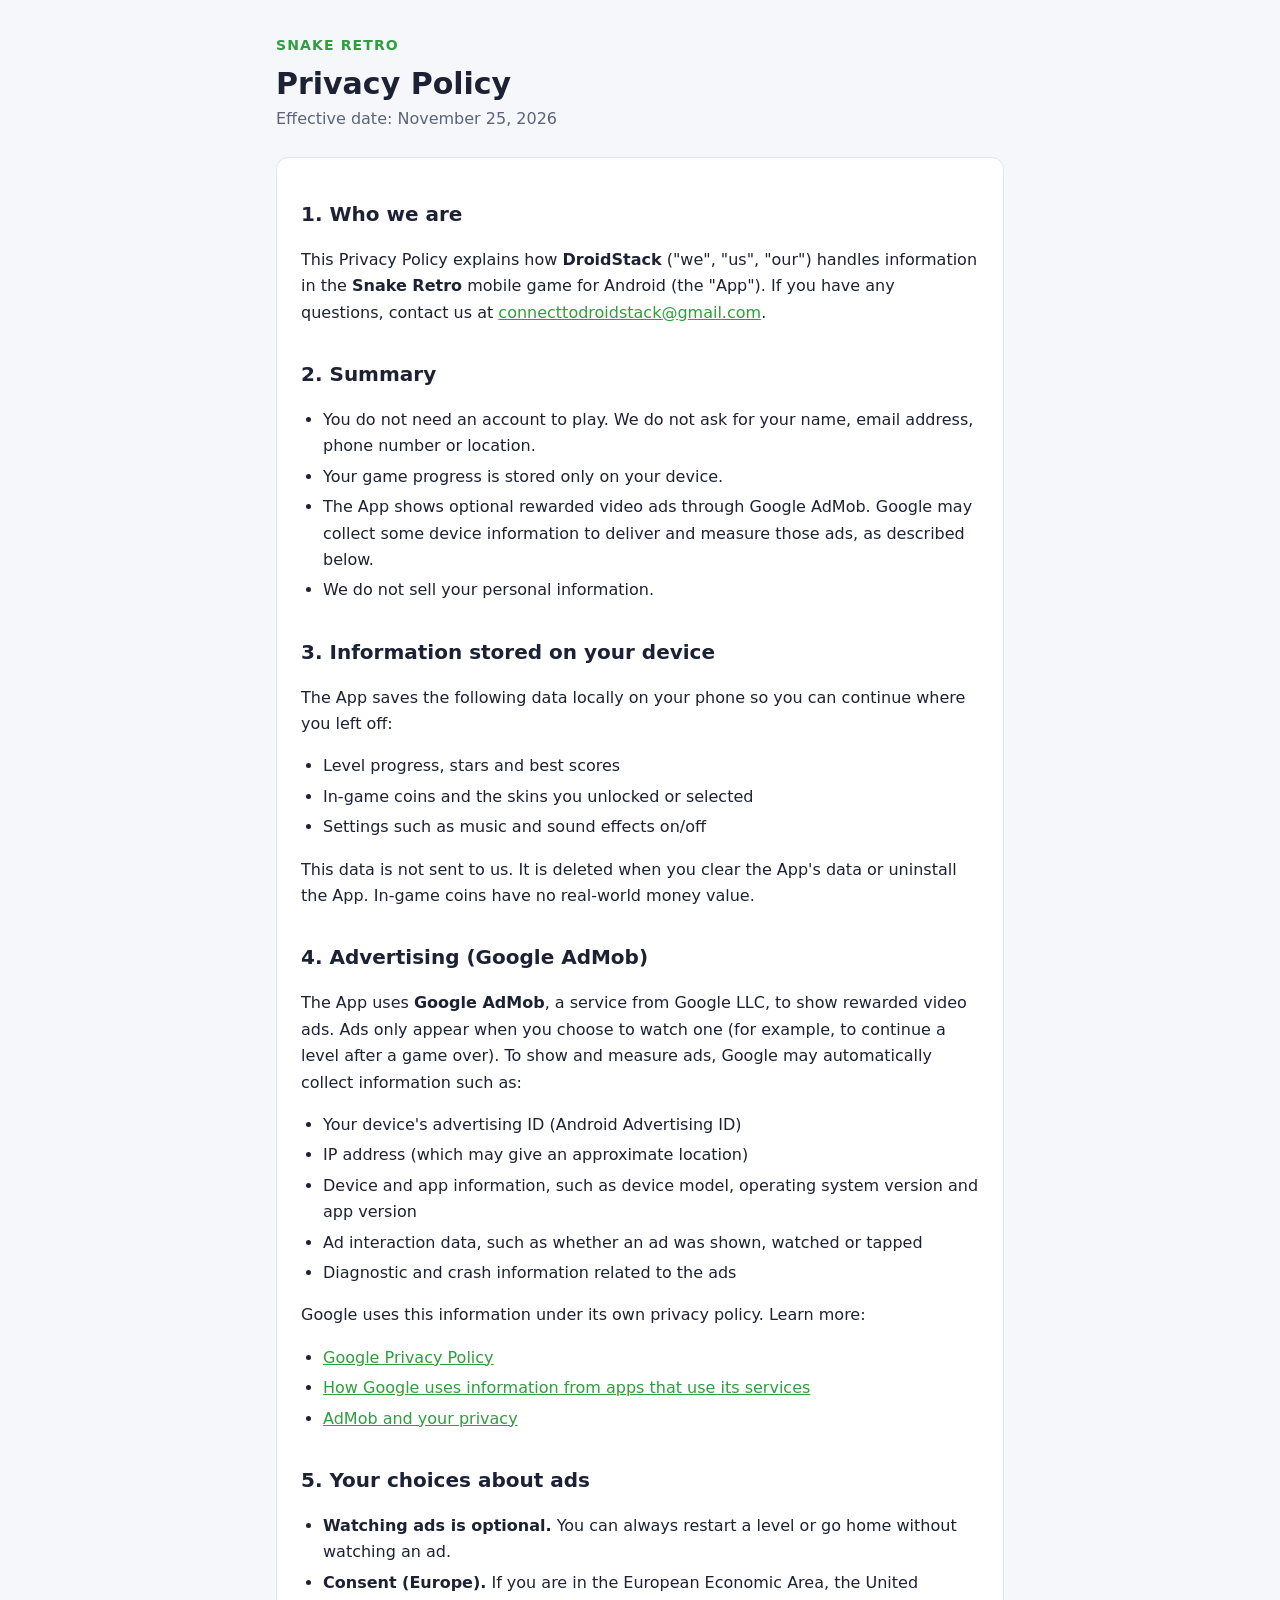
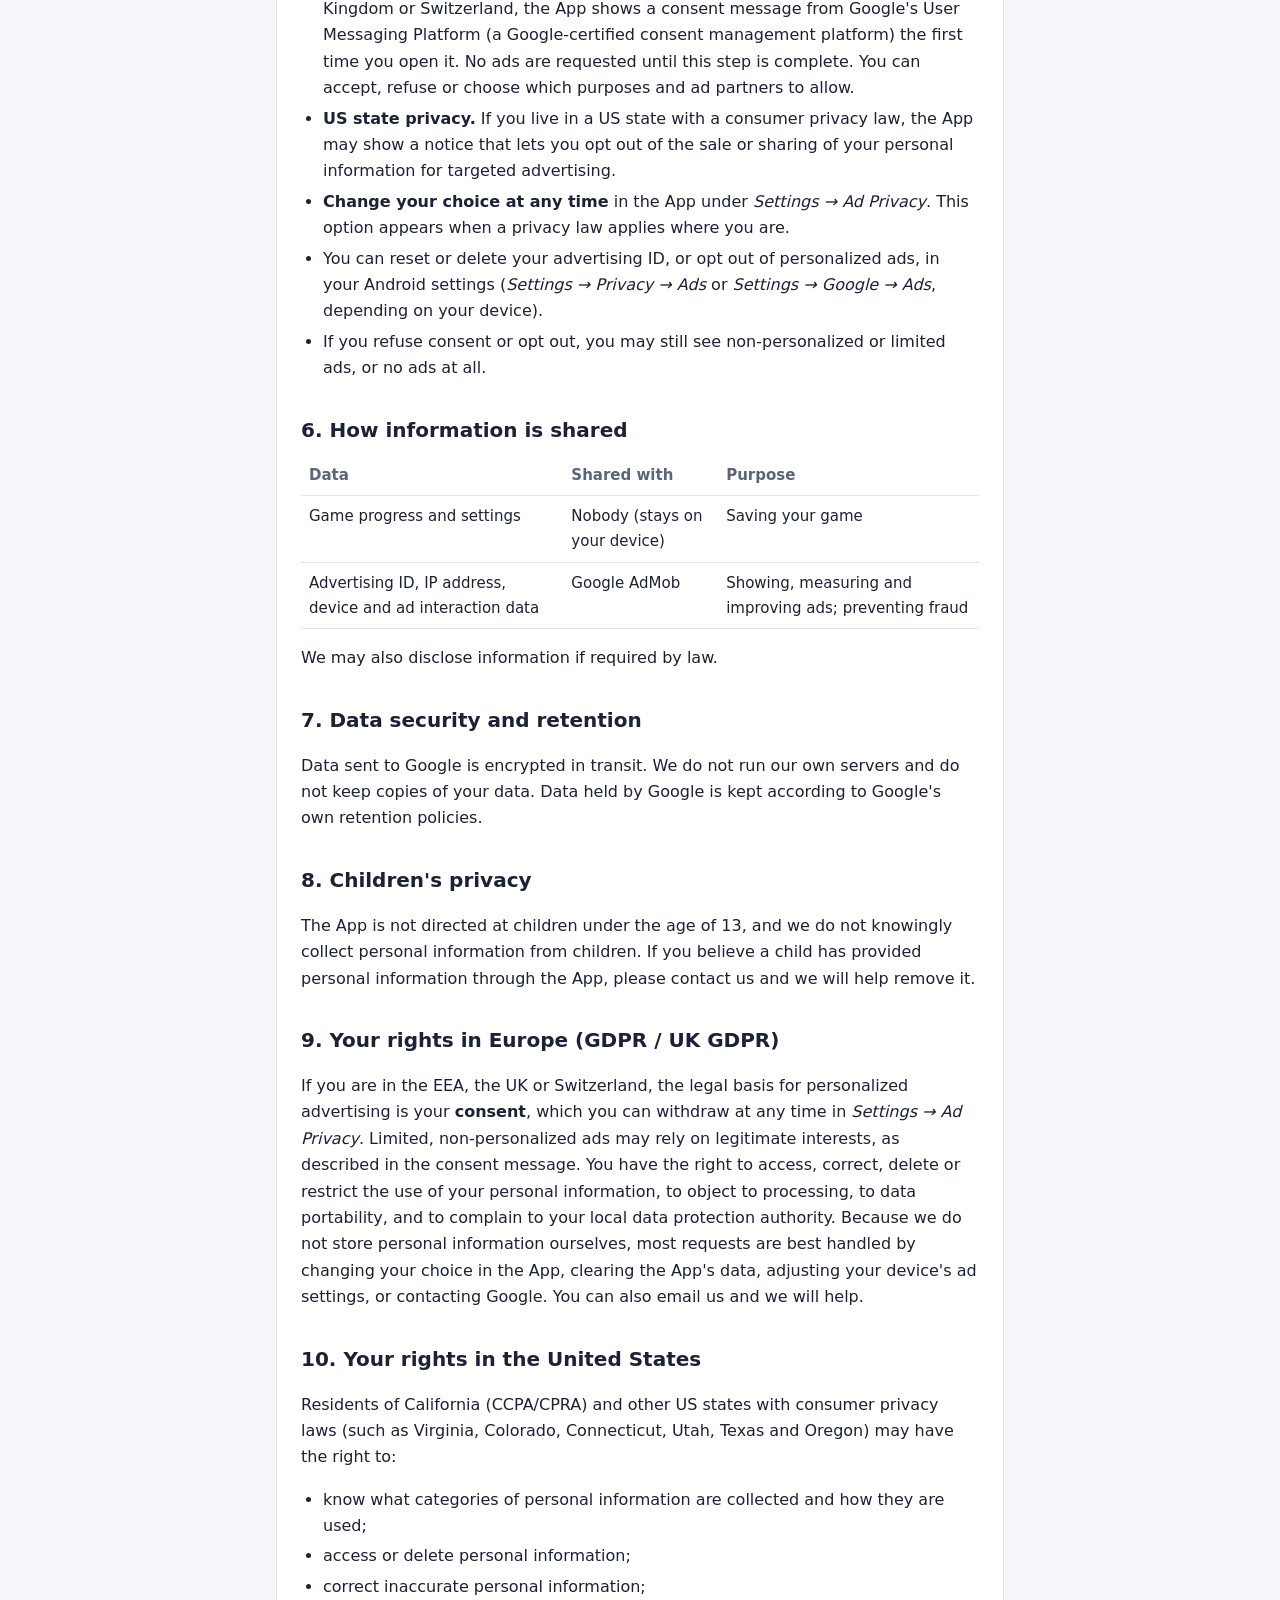
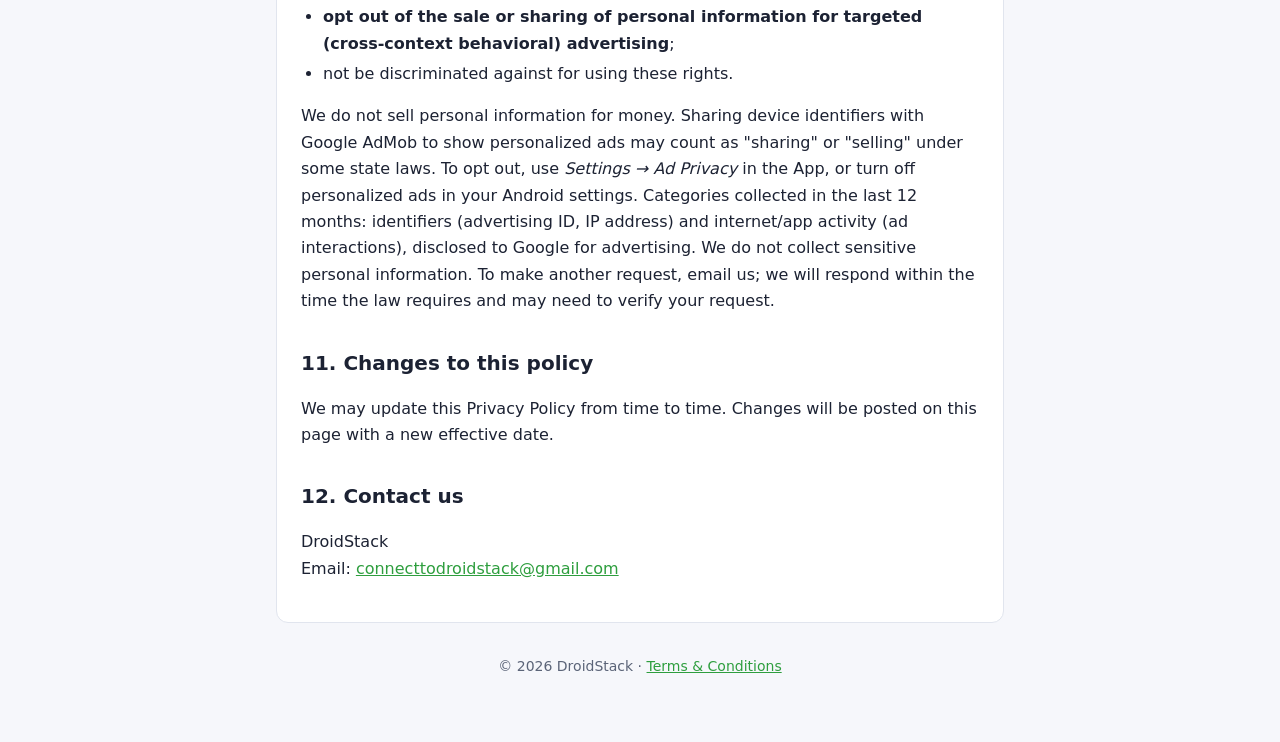
==== privacy-policy.html @ bef56967 "Add files via upload" ====
<!doctype html>
<html lang="en">
<head>
  <meta charset="utf-8">
  <meta name="viewport" content="width=device-width, initial-scale=1">
  <title>Privacy Policy – Snake Retro</title>
  <meta name="description" content="Privacy Policy for the Snake Retro Android game by DroidStack.">
  <link rel="stylesheet" href="style.css">
</head>
<body>
<main>
  <header>
    <a class="brand" href="index.html">Snake Retro</a>
    <h1>Privacy Policy</h1>
    <p class="meta">Effective date: November 25, 2026</p>
  </header>

  <div class="card">
    <h2>1. Who we are</h2>
    <p>This Privacy Policy explains how <strong>DroidStack</strong> ("we", "us", "our") handles information in the
      <strong>Snake Retro</strong> mobile game for Android (the "App"). If you have any questions, contact us at
      <a href="mailto:connecttodroidstack@gmail.com">connecttodroidstack@gmail.com</a>.</p>

    <h2>2. Summary</h2>
    <ul>
      <li>You do not need an account to play. We do not ask for your name, email address, phone number or location.</li>
      <li>Your game progress is stored only on your device.</li>
      <li>The App shows optional rewarded video ads through Google AdMob. Google may collect some device information to deliver and measure those ads, as described below.</li>
      <li>We do not sell your personal information.</li>
    </ul>

    <h2>3. Information stored on your device</h2>
    <p>The App saves the following data locally on your phone so you can continue where you left off:</p>
    <ul>
      <li>Level progress, stars and best scores</li>
      <li>In-game coins and the skins you unlocked or selected</li>
      <li>Settings such as music and sound effects on/off</li>
    </ul>
    <p>This data is not sent to us. It is deleted when you clear the App's data or uninstall the App. In-game coins have no real-world money value.</p>

    <h2>4. Advertising (Google AdMob)</h2>
    <p>The App uses <strong>Google AdMob</strong>, a service from Google LLC, to show rewarded video ads. Ads only appear
      when you choose to watch one (for example, to continue a level after a game over). To show and measure ads,
      Google may automatically collect information such as:</p>
    <ul>
      <li>Your device's advertising ID (Android Advertising ID)</li>
      <li>IP address (which may give an approximate location)</li>
      <li>Device and app information, such as device model, operating system version and app version</li>
      <li>Ad interaction data, such as whether an ad was shown, watched or tapped</li>
      <li>Diagnostic and crash information related to the ads</li>
    </ul>
    <p>Google uses this information under its own privacy policy. Learn more:</p>
    <ul>
      <li><a href="https://policies.google.com/privacy" target="_blank" rel="noopener">Google Privacy Policy</a></li>
      <li><a href="https://policies.google.com/technologies/partner-sites" target="_blank" rel="noopener">How Google uses information from apps that use its services</a></li>
      <li><a href="https://support.google.com/admob/answer/6128543" target="_blank" rel="noopener">AdMob and your privacy</a></li>
    </ul>

    <h2>5. Your choices about ads</h2>
    <ul>
      <li><strong>Watching ads is optional.</strong> You can always restart a level or go home without watching an ad.</li>
      <li><strong>Consent (Europe).</strong> If you are in the European Economic Area, the United Kingdom or
        Switzerland, the App shows a consent message from Google's User Messaging Platform (a Google-certified consent
        management platform) the first time you open it. No ads are requested until this step is complete. You can
        accept, refuse or choose which purposes and ad partners to allow.</li>
      <li><strong>US state privacy.</strong> If you live in a US state with a consumer privacy law, the App may show a
        notice that lets you opt out of the sale or sharing of your personal information for targeted advertising.</li>
      <li><strong>Change your choice at any time</strong> in the App under <em>Settings → Ad Privacy</em>. This
        option appears when a privacy law applies where you are.</li>
      <li>You can reset or delete your advertising ID, or opt out of personalized ads, in your Android settings
        (<em>Settings → Privacy → Ads</em> or <em>Settings → Google → Ads</em>, depending on your device).</li>
      <li>If you refuse consent or opt out, you may still see non-personalized or limited ads, or no ads at all.</li>
    </ul>

    <h2>6. How information is shared</h2>
    <table>
      <tr><th>Data</th><th>Shared with</th><th>Purpose</th></tr>
      <tr><td>Game progress and settings</td><td>Nobody (stays on your device)</td><td>Saving your game</td></tr>
      <tr><td>Advertising ID, IP address, device and ad interaction data</td><td>Google AdMob</td><td>Showing, measuring and improving ads; preventing fraud</td></tr>
    </table>
    <p>We may also disclose information if required by law.</p>

    <h2>7. Data security and retention</h2>
    <p>Data sent to Google is encrypted in transit. We do not run our own servers and do not keep copies of your data.
      Data held by Google is kept according to Google's own retention policies.</p>

    <h2>8. Children's privacy</h2>
    <p>The App is not directed at children under the age of 13, and we do not knowingly collect personal information
      from children. If you believe a child has provided personal information through the App, please contact us and
      we will help remove it.</p>

    <h2>9. Your rights in Europe (GDPR / UK GDPR)</h2>
    <p>If you are in the EEA, the UK or Switzerland, the legal basis for personalized advertising is your
      <strong>consent</strong>, which you can withdraw at any time in <em>Settings → Ad Privacy</em>. Limited,
      non-personalized ads may rely on legitimate interests, as described in the consent message. You have the right
      to access, correct, delete or restrict the use of your personal information, to object to processing, to data
      portability, and to complain to your local data protection authority. Because we do not store personal
      information ourselves, most requests are best handled by changing your choice in the App, clearing the App's
      data, adjusting your device's ad settings, or contacting Google. You can also email us and we will help.</p>

    <h2>10. Your rights in the United States</h2>
    <p>Residents of California (CCPA/CPRA) and other US states with consumer privacy laws (such as Virginia,
      Colorado, Connecticut, Utah, Texas and Oregon) may have the right to:</p>
    <ul>
      <li>know what categories of personal information are collected and how they are used;</li>
      <li>access or delete personal information;</li>
      <li>correct inaccurate personal information;</li>
      <li><strong>opt out of the sale or sharing of personal information for targeted (cross-context behavioral)
        advertising</strong>;</li>
      <li>not be discriminated against for using these rights.</li>
    </ul>
    <p>We do not sell personal information for money. Sharing device identifiers with Google AdMob to show
      personalized ads may count as "sharing" or "selling" under some state laws. To opt out, use
      <em>Settings → Ad Privacy</em> in the App, or turn off personalized ads in your Android settings. Categories collected in the last 12 months:
      identifiers (advertising ID, IP address) and internet/app activity (ad interactions), disclosed to Google for
      advertising. We do not collect sensitive personal information. To make another request, email us; we will
      respond within the time the law requires and may need to verify your request.</p>

    <h2>11. Changes to this policy</h2>
    <p>We may update this Privacy Policy from time to time. Changes will be posted on this page with a new effective date.</p>

    <h2>12. Contact us</h2>
    <p>DroidStack<br>
      Email: <a href="mailto:connecttodroidstack@gmail.com">connecttodroidstack@gmail.com</a></p>
  </div>

  <footer>© 2026 DroidStack · <a href="terms.html">Terms &amp; Conditions</a></footer>
</main>
</body>
</html>
---- style.css ----
:root {
  --bg: #f6f7fb;
  --card: #ffffff;
  --text: #1c2233;
  --muted: #5b6478;
  --accent: #2e9e3e;
  --border: #e1e5ee;
}
@media (prefers-color-scheme: dark) {
  :root {
    --bg: #070d1a;
    --card: #101a2e;
    --text: #e8ecf5;
    --muted: #a3adc2;
    --accent: #5be336;
    --border: #22304d;
  }
}
* { box-sizing: border-box; }
body {
  margin: 0;
  background: var(--bg);
  color: var(--text);
  font: 16px/1.65 system-ui, -apple-system, "Segoe UI", Roboto, sans-serif;
}
main {
  max-width: 760px;
  margin: 0 auto;
  padding: 32px 16px 64px;
}
header { margin-bottom: 24px; }
.brand {
  font-weight: 800;
  letter-spacing: 0.08em;
  color: var(--accent);
  text-decoration: none;
  text-transform: uppercase;
  font-size: 14px;
}
h1 { font-size: 30px; line-height: 1.2; margin: 8px 0 4px; }
h2 { font-size: 20px; margin: 32px 0 8px; }
.meta { color: var(--muted); margin: 0; }
.card {
  background: var(--card);
  border: 1px solid var(--border);
  border-radius: 12px;
  padding: 8px 24px 24px;
}
a { color: var(--accent); }
ul { padding-left: 22px; }
li { margin: 4px 0; }
table { width: 100%; border-collapse: collapse; margin: 8px 0; font-size: 15px; }
th, td { text-align: left; padding: 8px; border-bottom: 1px solid var(--border); vertical-align: top; }
th { color: var(--muted); font-weight: 600; }
.links { display: flex; gap: 12px; flex-wrap: wrap; margin-top: 16px; }
.links a {
  display: inline-block;
  padding: 12px 18px;
  border: 1px solid var(--border);
  border-radius: 10px;
  background: var(--card);
  text-decoration: none;
  font-weight: 600;
}
footer { color: var(--muted); font-size: 14px; margin-top: 32px; text-align: center; }
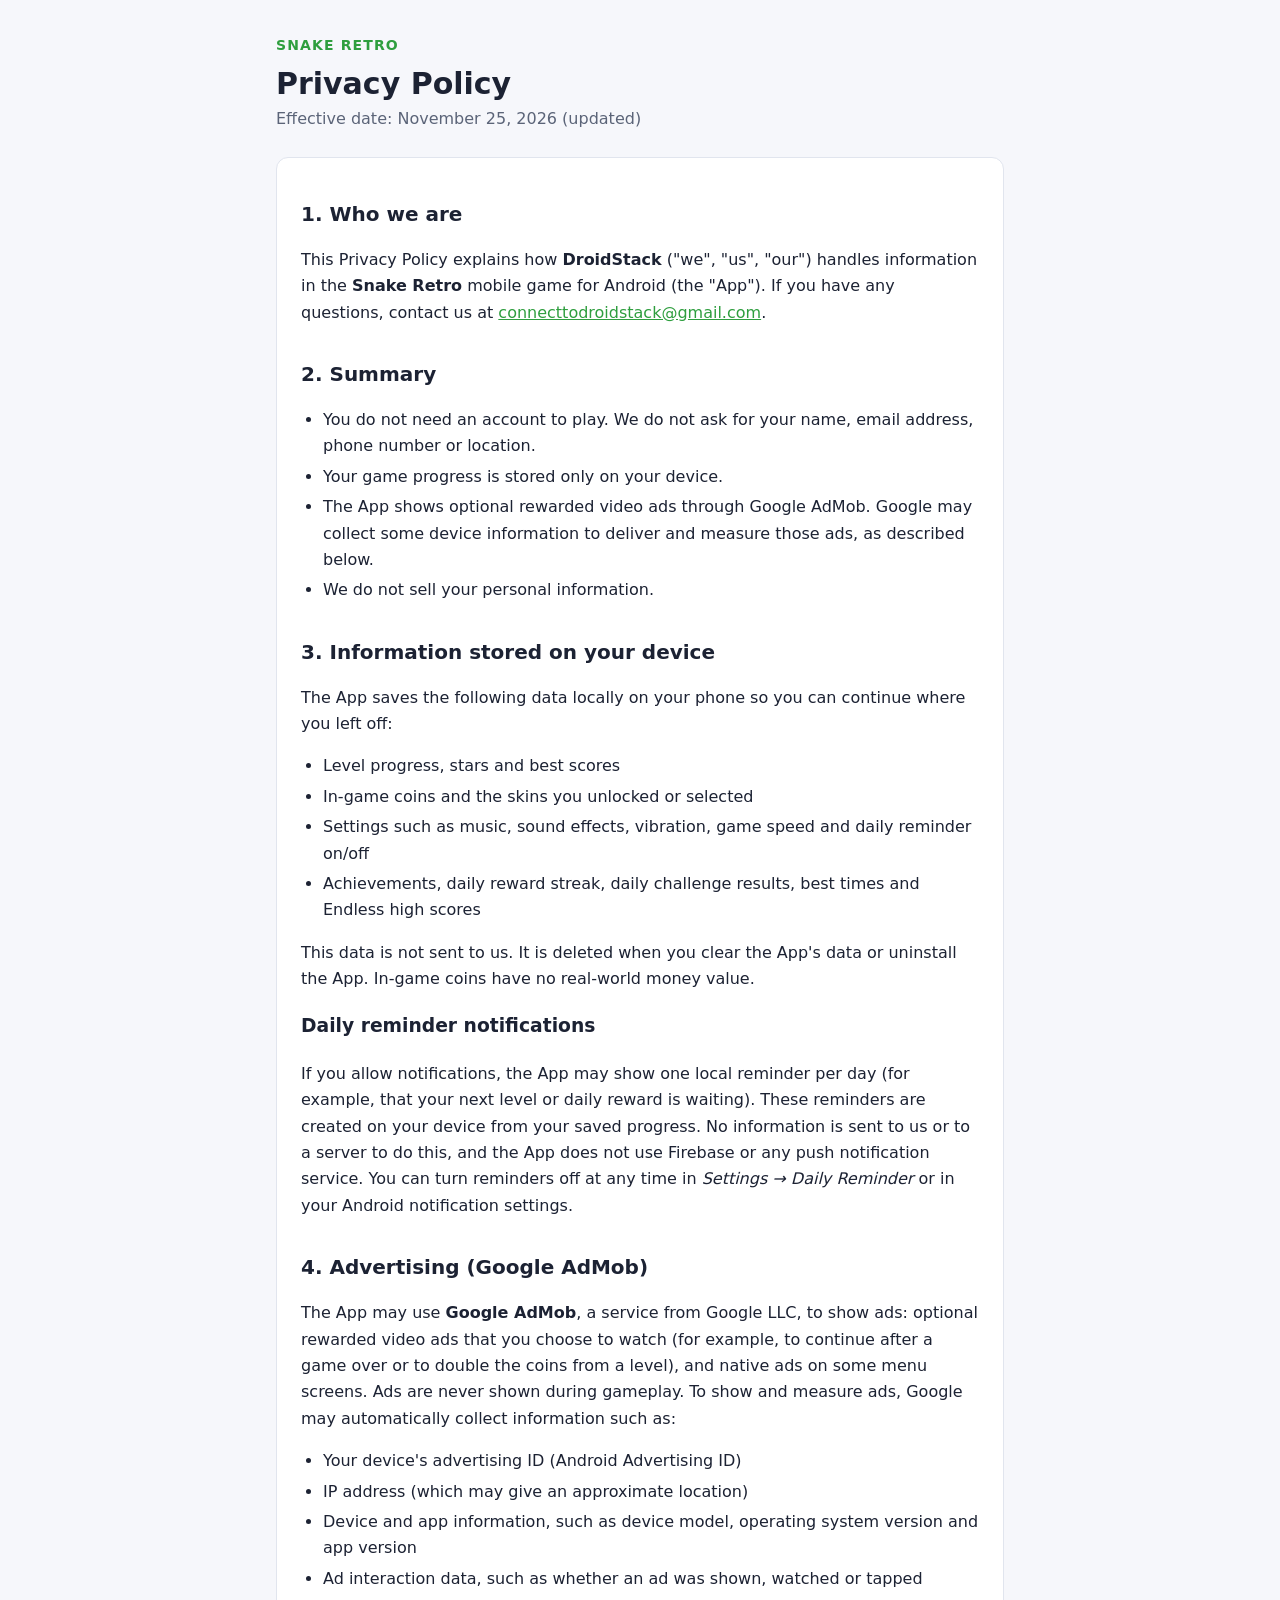
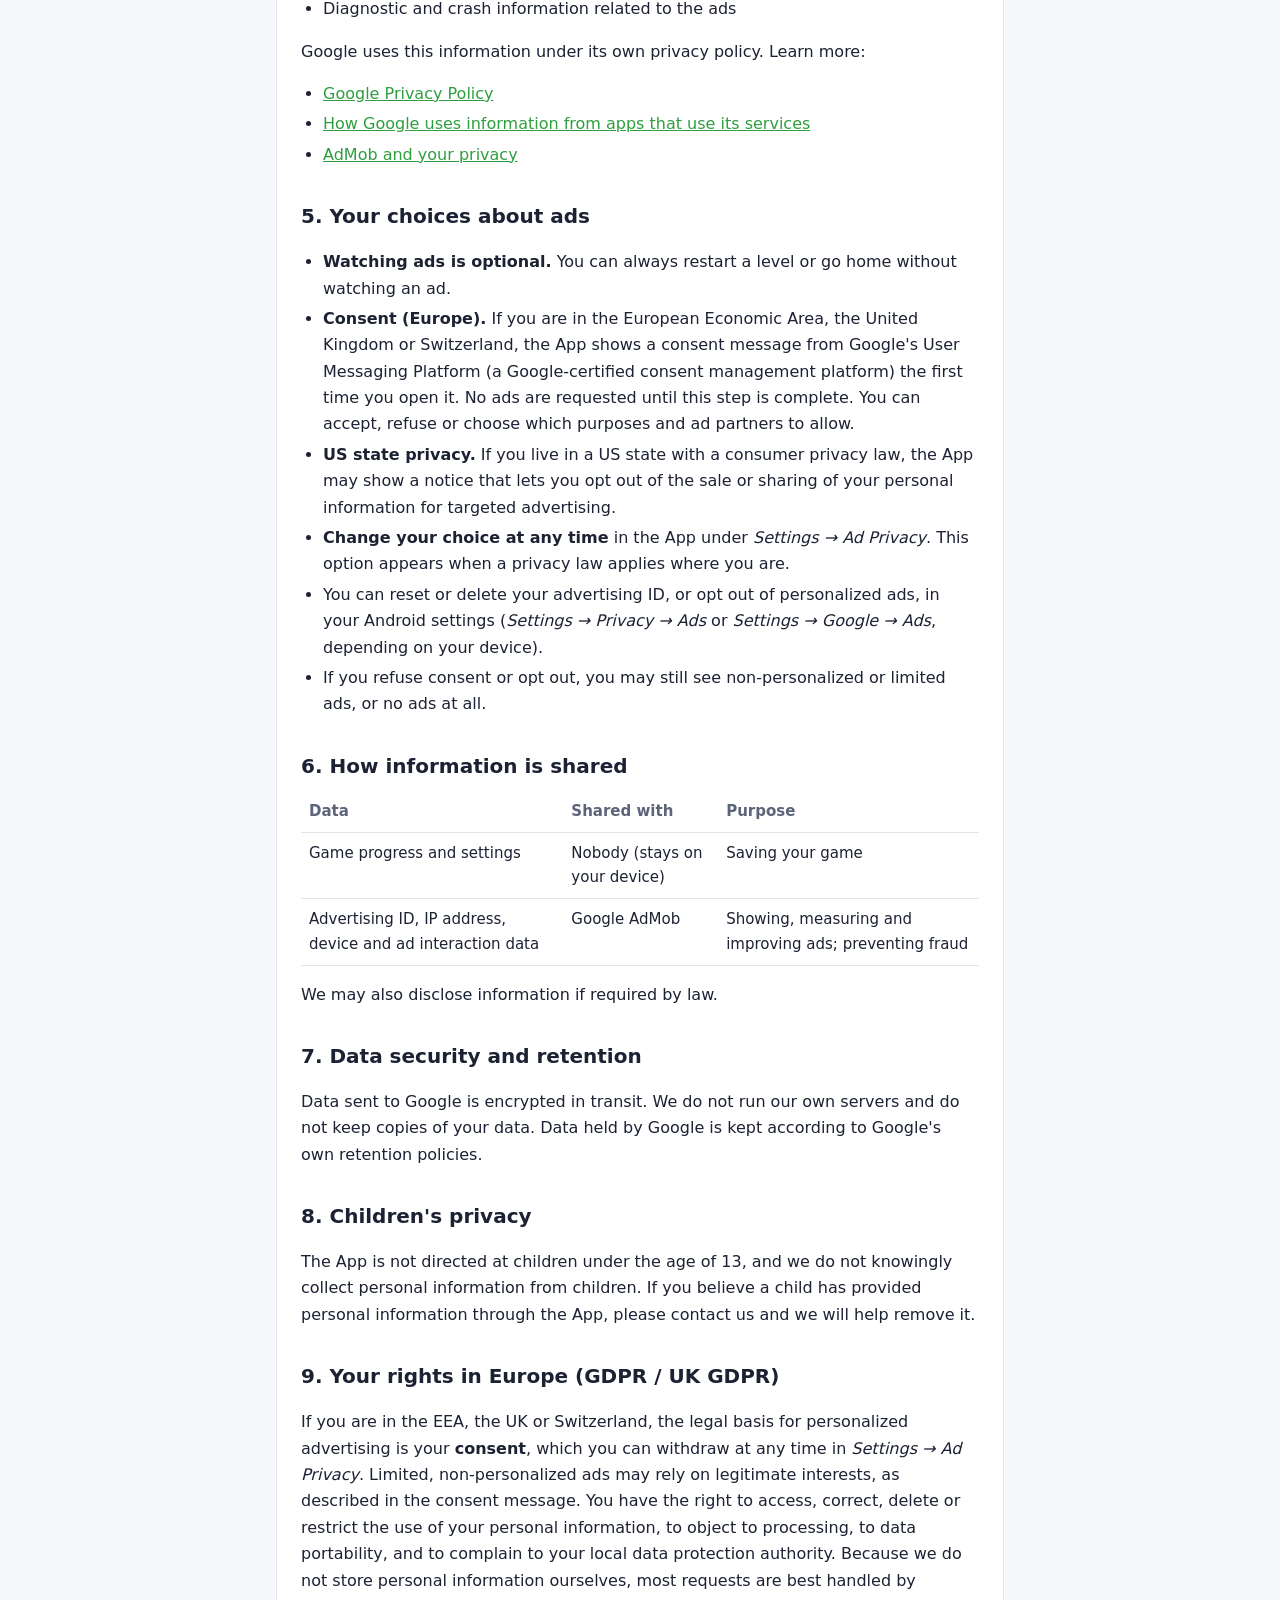
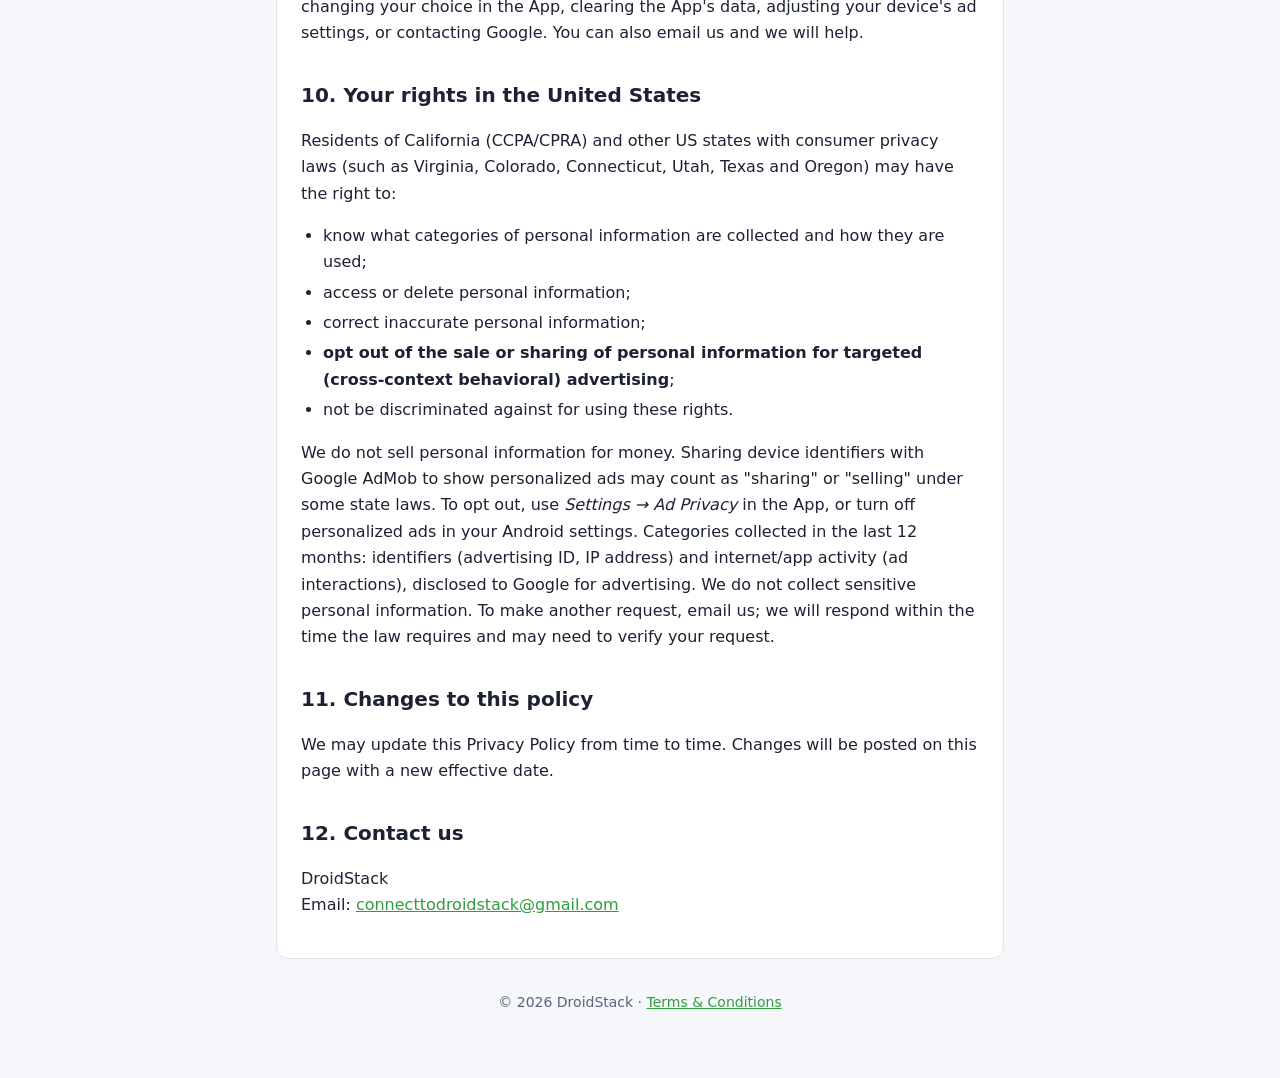
==== commit 0ec92d89: "Update privacy-policy.html" ====
--- a/privacy-policy.html
+++ b/privacy-policy.html
@@ -12,7 +12,7 @@
   <header>
     <a class="brand" href="index.html">Snake Retro</a>
     <h1>Privacy Policy</h1>
-    <p class="meta">Effective date: November 25, 2026</p>
+    <p class="meta">Effective date: November 25, 2026 (updated)</p>
   </header>
 
   <div class="card">
@@ -34,13 +34,22 @@
     <ul>
       <li>Level progress, stars and best scores</li>
       <li>In-game coins and the skins you unlocked or selected</li>
-      <li>Settings such as music and sound effects on/off</li>
+      <li>Settings such as music, sound effects, vibration, game speed and daily reminder on/off</li>
+      <li>Achievements, daily reward streak, daily challenge results, best times and Endless high scores</li>
     </ul>
     <p>This data is not sent to us. It is deleted when you clear the App's data or uninstall the App. In-game coins have no real-world money value.</p>
 
+    <h3>Daily reminder notifications</h3>
+    <p>If you allow notifications, the App may show one local reminder per day (for example, that your next level
+      or daily reward is waiting). These reminders are created on your device from your saved progress. No
+      information is sent to us or to a server to do this, and the App does not use Firebase or any push
+      notification service. You can turn reminders off at any time in <em>Settings &rarr; Daily Reminder</em> or in
+      your Android notification settings.</p>
+
     <h2>4. Advertising (Google AdMob)</h2>
-    <p>The App uses <strong>Google AdMob</strong>, a service from Google LLC, to show rewarded video ads. Ads only appear
-      when you choose to watch one (for example, to continue a level after a game over). To show and measure ads,
+    <p>The App may use <strong>Google AdMob</strong>, a service from Google LLC, to show ads: optional rewarded video
+      ads that you choose to watch (for example, to continue after a game over or to double the coins from a level),
+      and native ads on some menu screens. Ads are never shown during gameplay. To show and measure ads,
       Google may automatically collect information such as:</p>
     <ul>
       <li>Your device's advertising ID (Android Advertising ID)</li>
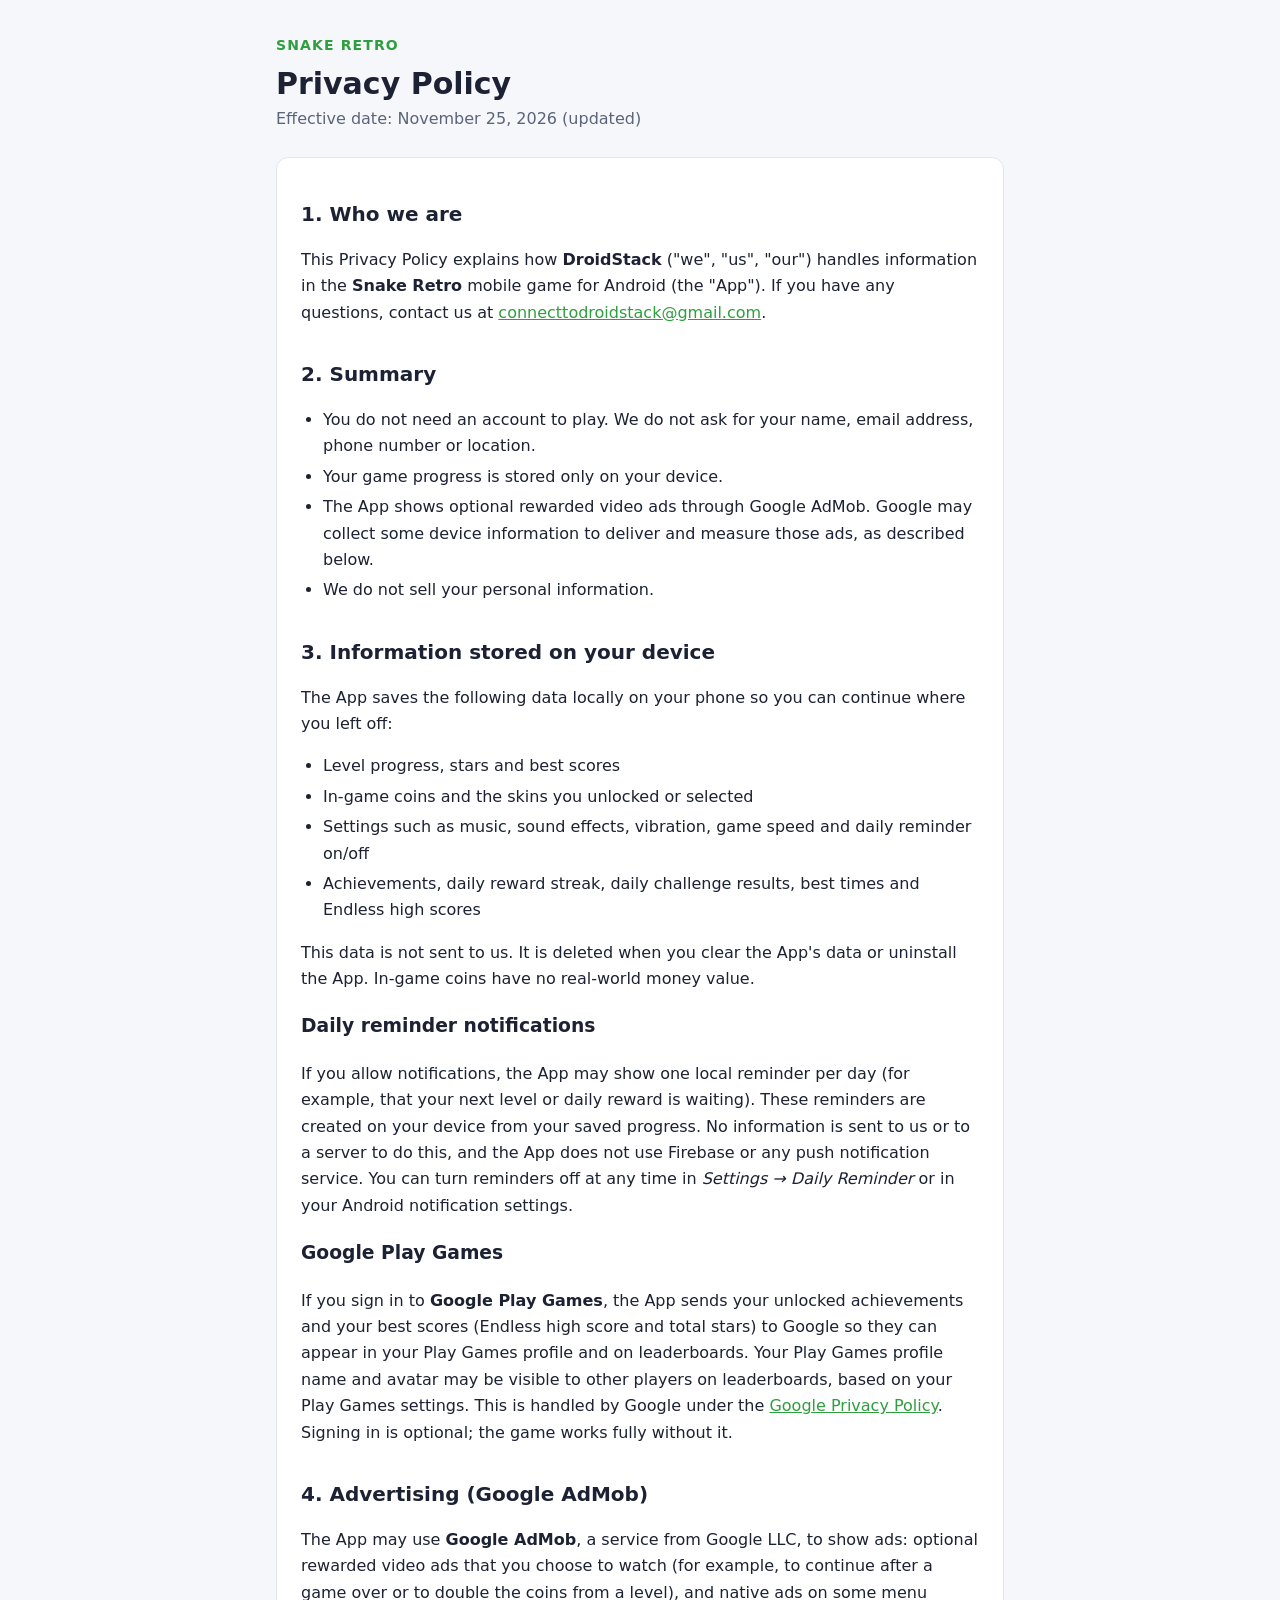
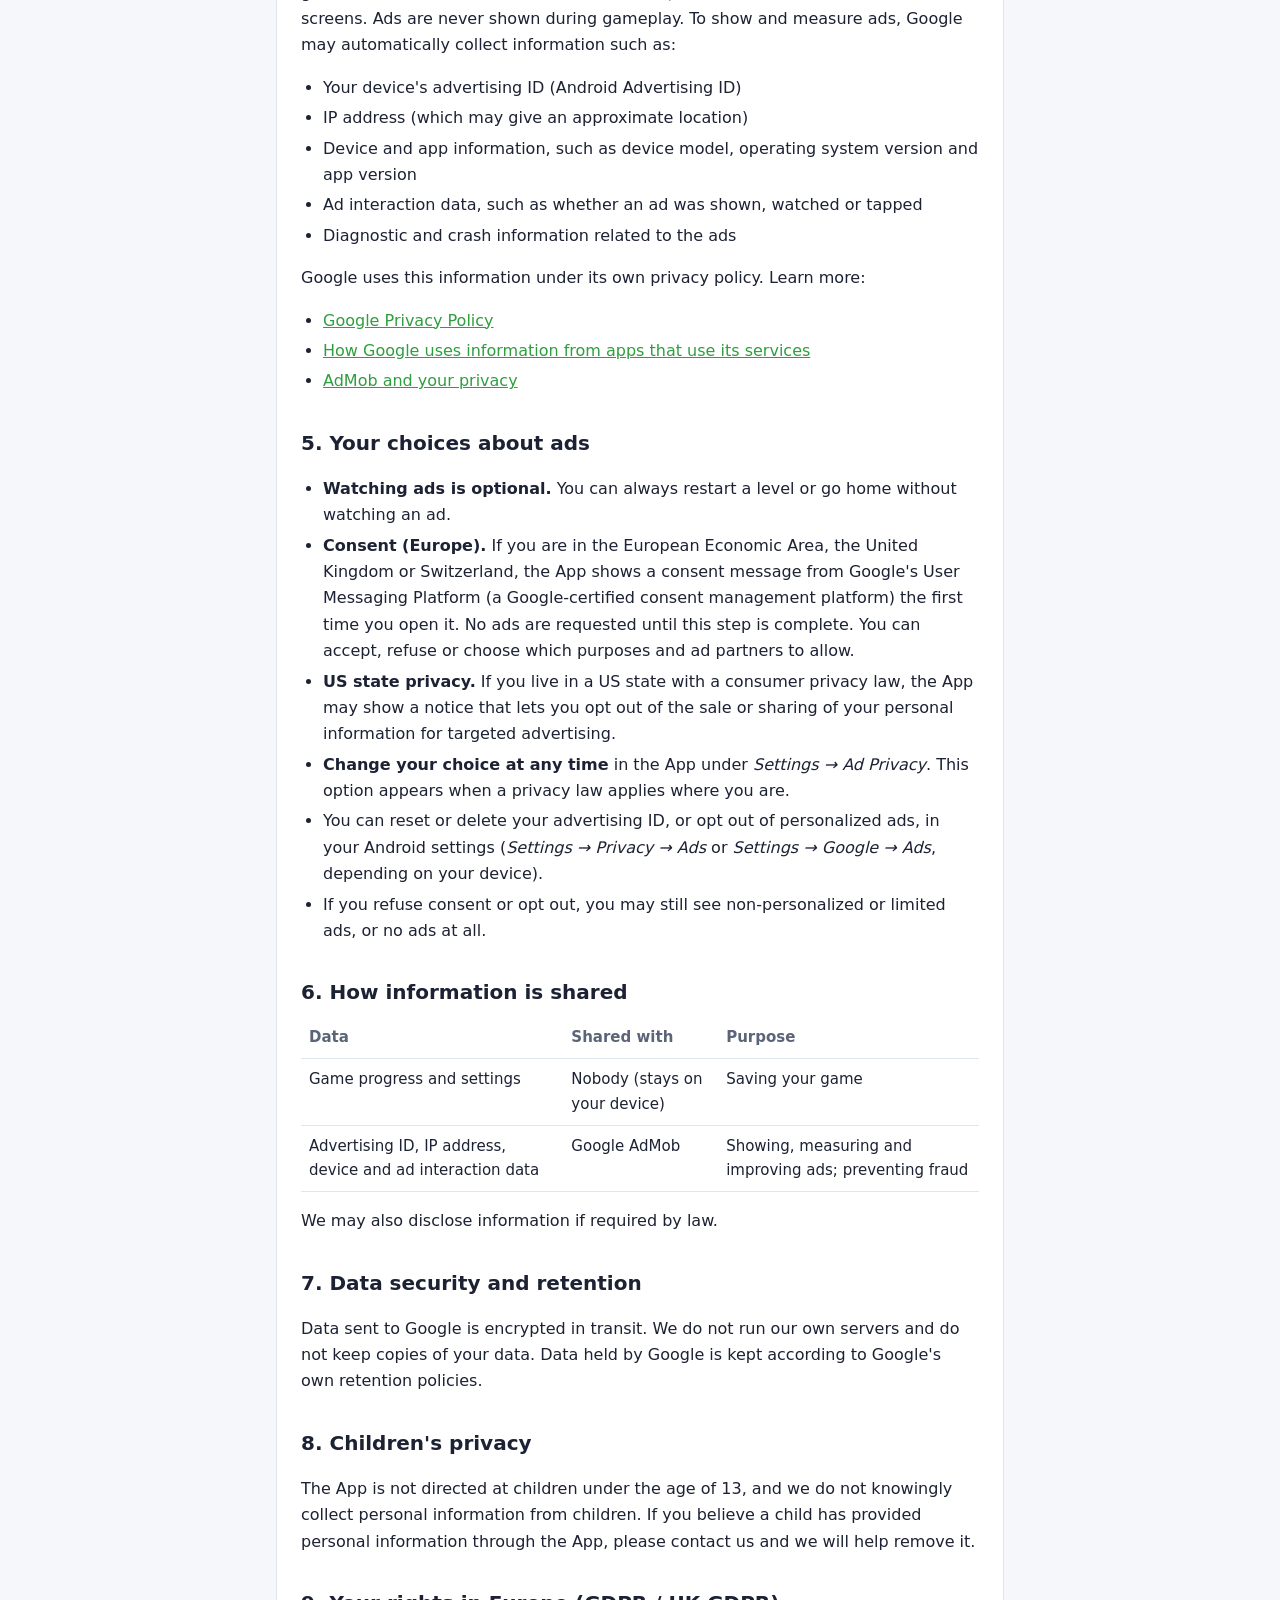
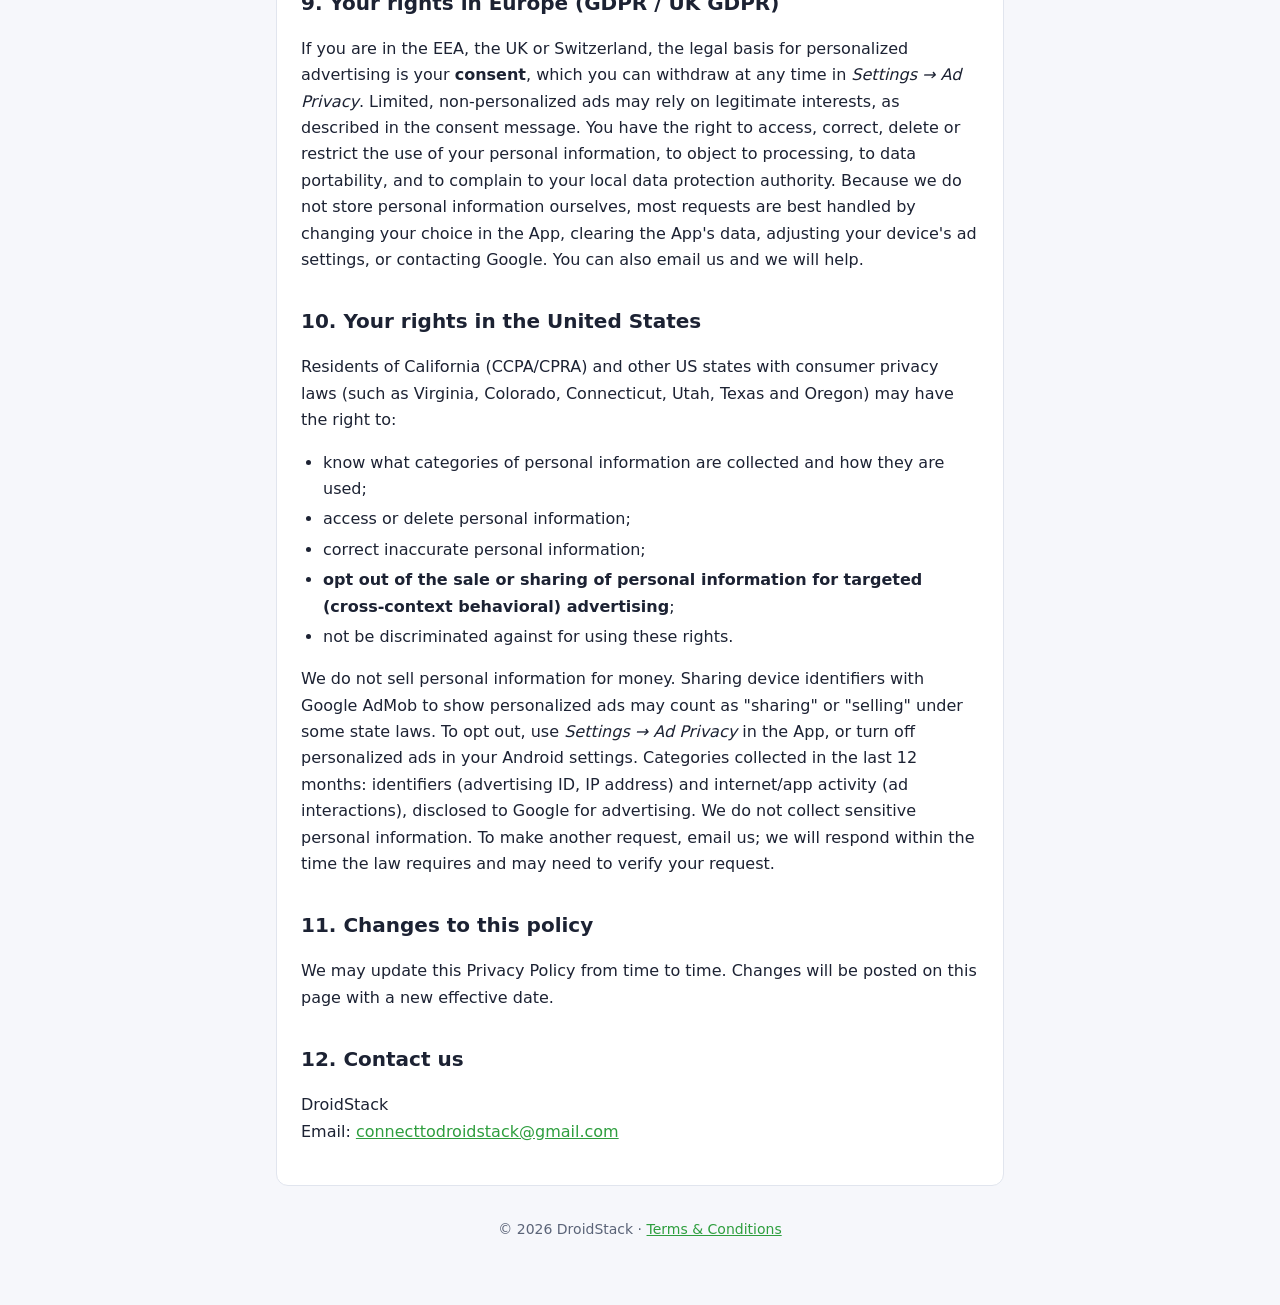
==== commit 6ddad9a1: "Update privacy-policy.html" ====
--- a/privacy-policy.html
+++ b/privacy-policy.html
@@ -45,6 +45,14 @@
       information is sent to us or to a server to do this, and the App does not use Firebase or any push
       notification service. You can turn reminders off at any time in <em>Settings &rarr; Daily Reminder</em> or in
       your Android notification settings.</p>
+
+    <h3>Google Play Games</h3>
+    <p>If you sign in to <strong>Google Play Games</strong>, the App sends your unlocked achievements and your best
+      scores (Endless high score and total stars) to Google so they can appear in your Play Games profile and on
+      leaderboards. Your Play Games profile name and avatar may be visible to other players on leaderboards, based
+      on your Play Games settings. This is handled by Google under the
+      <a href="https://policies.google.com/privacy">Google Privacy Policy</a>. Signing in is optional; the game
+      works fully without it.</p>
 
     <h2>4. Advertising (Google AdMob)</h2>
     <p>The App may use <strong>Google AdMob</strong>, a service from Google LLC, to show ads: optional rewarded video
